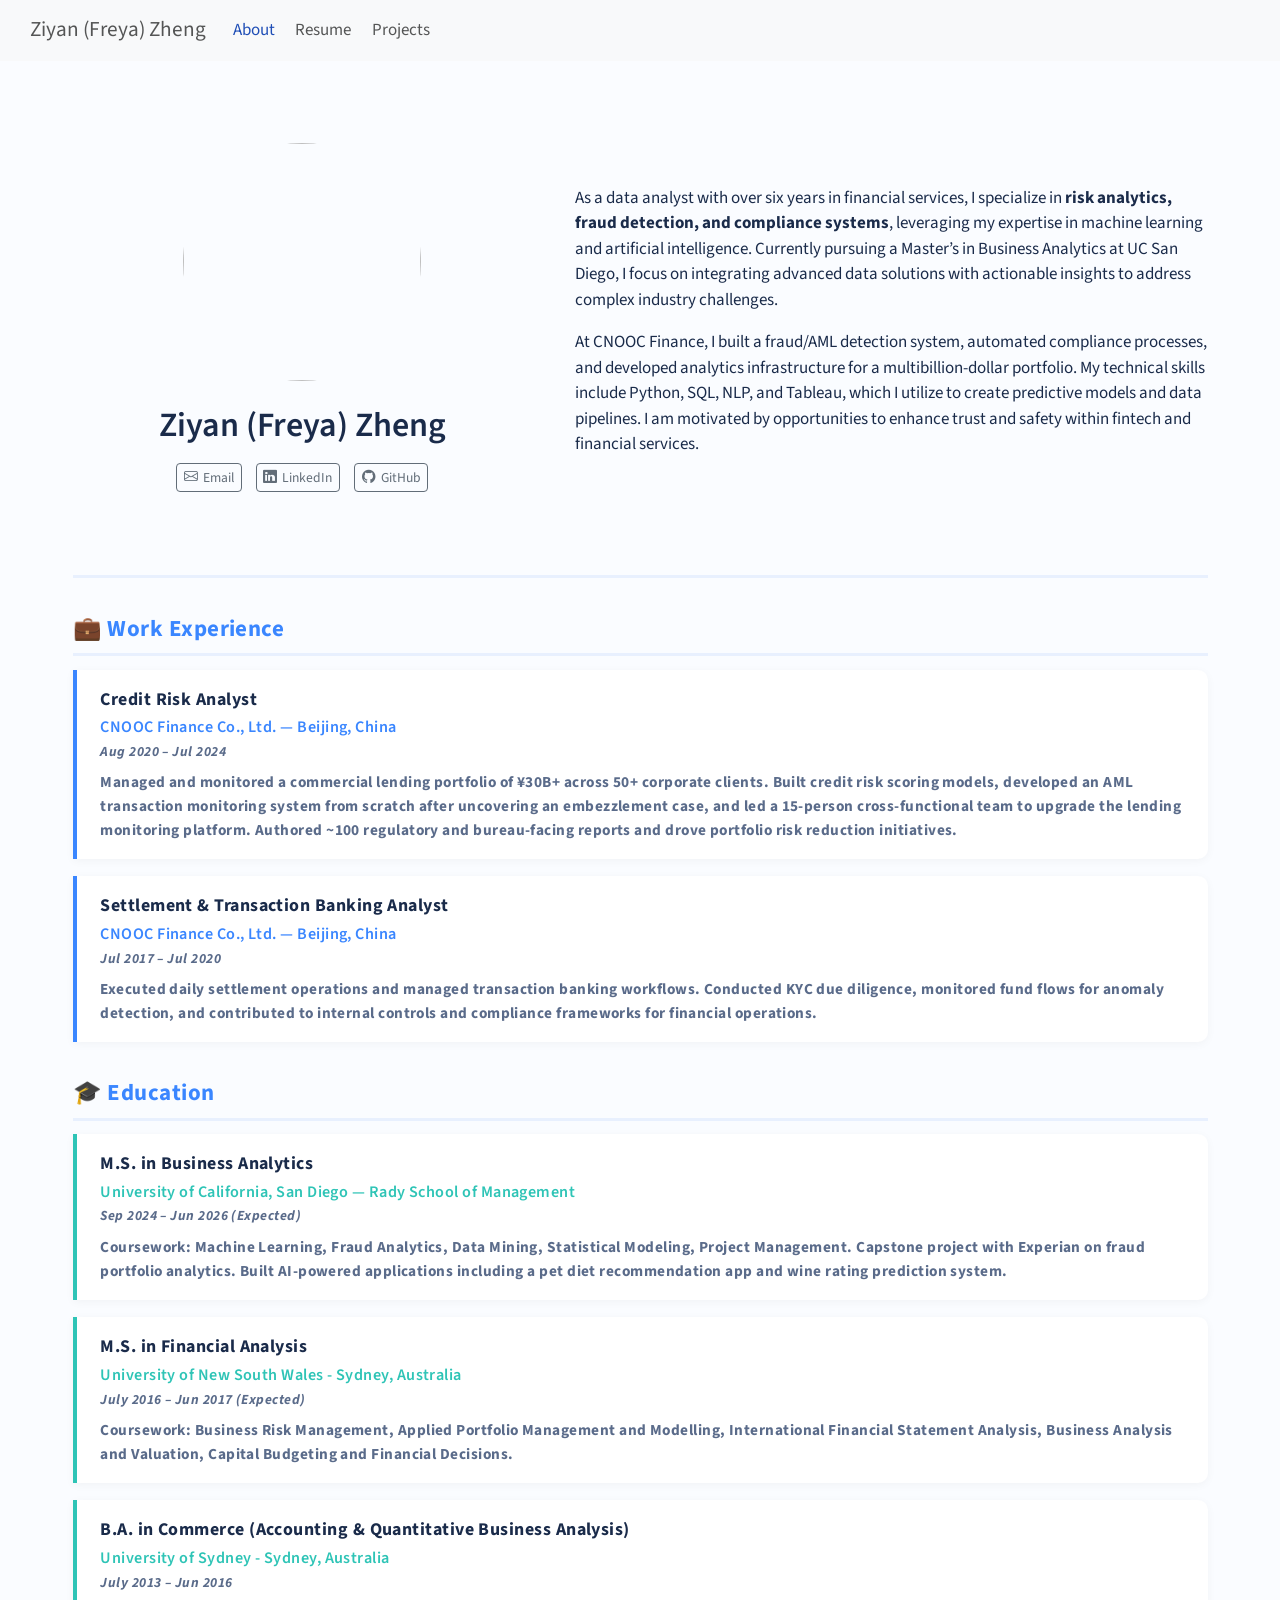
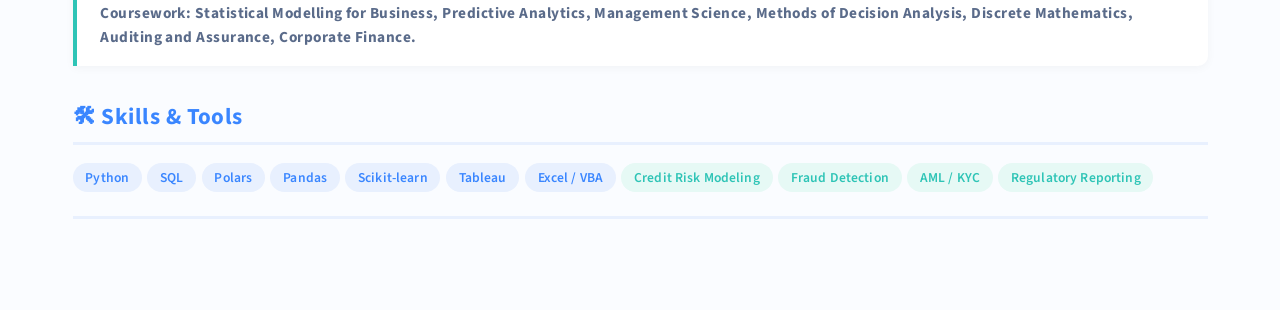
==== docs/index.html @ 60b63a7d "initial commit" ====
<!DOCTYPE html>
<html xmlns="http://www.w3.org/1999/xhtml" lang="en" xml:lang="en"><head>

<meta charset="utf-8">
<meta name="generator" content="quarto-1.9.13">

<meta name="viewport" content="width=device-width, initial-scale=1.0, user-scalable=yes">


<title>Ziyan (Freya) Zheng</title>
<style>
code{white-space: pre-wrap;}
span.smallcaps{font-variant: small-caps;}
div.columns{display: flex; gap: min(4vw, 1.5em);}
div.column{flex: auto; overflow-x: auto;}
div.hanging-indent{margin-left: 1.5em; text-indent: -1.5em;}
ul.task-list{list-style: none;}
ul.task-list li input[type="checkbox"] {
  width: 0.8em;
  margin: 0 0.8em 0.2em -1em; /* quarto-specific, see https://github.com/quarto-dev/quarto-cli/issues/4556 */ 
  vertical-align: middle;
}
</style>


<script src="site_libs/quarto-nav/quarto-nav.js"></script>
<script src="site_libs/quarto-nav/headroom.min.js"></script>
<script src="site_libs/clipboard/clipboard.min.js"></script>
<script src="site_libs/quarto-search/autocomplete.umd.js"></script>
<script src="site_libs/quarto-search/fuse.min.js"></script>
<script src="site_libs/quarto-search/quarto-search.js"></script>
<meta name="quarto:offset" content="./">
<script src="site_libs/quarto-html/quarto.js" type="module"></script>
<script src="site_libs/quarto-html/tabsets/tabsets.js" type="module"></script>
<script src="site_libs/quarto-html/axe/axe-check.js" type="module"></script>
<script src="site_libs/quarto-html/popper.min.js"></script>
<script src="site_libs/quarto-html/tippy.umd.min.js"></script>
<link href="site_libs/quarto-html/tippy.css" rel="stylesheet">
<link href="site_libs/quarto-html/quarto-syntax-highlighting-ac077c1e730dfeb5e42400639d17284e.css" rel="stylesheet" id="quarto-text-highlighting-styles">
<script src="site_libs/bootstrap/bootstrap.min.js"></script>
<link href="site_libs/bootstrap/bootstrap-icons.css" rel="stylesheet">
<link href="site_libs/bootstrap/bootstrap-644147872b378085c16b0e5a05d47acf.min.css" rel="stylesheet" append-hash="true" id="quarto-bootstrap" data-mode="light">
<script id="quarto-search-options" type="application/json">{
  "location": "navbar",
  "copy-button": false,
  "collapse-after": 3,
  "panel-placement": "end",
  "type": "overlay",
  "limit": 50,
  "keyboard-shortcut": [
    "f",
    "/",
    "s"
  ],
  "show-item-context": false,
  "language": {
    "search-no-results-text": "No results",
    "search-matching-documents-text": "matching documents",
    "search-copy-link-title": "Copy link to search",
    "search-hide-matches-text": "Hide additional matches",
    "search-more-match-text": "more match in this document",
    "search-more-matches-text": "more matches in this document",
    "search-clear-button-title": "Clear",
    "search-text-placeholder": "",
    "search-detached-cancel-button-title": "Cancel",
    "search-submit-button-title": "Submit",
    "search-label": "Search"
  }
}</script>


<link rel="stylesheet" href="styles.css">
</head>

<body class="nav-fixed quarto-light">

<div id="quarto-search-results"></div>
  <header id="quarto-header" class="headroom fixed-top">
    <nav class="navbar navbar-expand-lg " data-bs-theme="dark">
      <div class="navbar-container container-fluid">
      <div class="navbar-brand-container mx-auto">
    <a class="navbar-brand" href="./index.html">
    <span class="navbar-title">Ziyan (Freya) Zheng</span>
    </a>
  </div>
            <div id="quarto-search" class="" title="Search"></div>
          <button class="navbar-toggler" type="button" data-bs-toggle="collapse" data-bs-target="#navbarCollapse" aria-controls="navbarCollapse" role="menu" aria-expanded="false" aria-label="Toggle navigation" onclick="if (window.quartoToggleHeadroom) { window.quartoToggleHeadroom(); }">
  <span class="navbar-toggler-icon"></span>
</button>
          <div class="collapse navbar-collapse" id="navbarCollapse">
            <ul class="navbar-nav navbar-nav-scroll me-auto">
  <li class="nav-item">
    <a class="nav-link active" href="./index.html" aria-current="page"> 
<span class="menu-text">About</span></a>
  </li>  
  <li class="nav-item">
    <a class="nav-link" href="./resume.html"> 
<span class="menu-text">Resume</span></a>
  </li>  
  <li class="nav-item">
    <a class="nav-link" href="./projects.html"> 
<span class="menu-text">Projects</span></a>
  </li>  
</ul>
          </div> <!-- /navcollapse -->
            <div class="quarto-navbar-tools">
</div>
      </div> <!-- /container-fluid -->
    </nav>
</header>
<!-- content -->
<div id="quarto-content" class="quarto-container page-columns page-rows-contents page-layout-full page-navbar">
<!-- sidebar -->
<!-- margin-sidebar -->
    
<!-- main -->
<main class="content column-page" id="quarto-document-content">




<style>
/* ── Clean Bright Theme ── */
:root {
  --accent: #3A86FF;
  --accent-light: #E8F0FE;
  --accent-soft: #BFD7FF;
  --warm: #FF6B6B;
  --mint: #2EC4B6;
  --bg-main: #FAFCFF;
  --text-primary: #1A2B4A;
  --text-secondary: #5A6B8A;
  --border-light: #E2E8F0;
  --card-bg: #FFFFFF;
}

body {
  background-color: var(--bg-main) !important;
  color: var(--text-primary);
}

/* Hero section styling */
#about-block {
  padding: 2.5rem 0;
}

#about-block .about-entity {
  border: none !important;
}

#about-block img.about-image {
  border: 4px solid var(--accent-soft) !important;
  box-shadow: 0 8px 30px rgba(58, 134, 255, 0.12);
}

#about-block .about-link {
  background-color: var(--accent) !important;
  color: #fff !important;
  border: none !important;
  border-radius: 8px !important;
  padding: 0.5rem 1.2rem !important;
  font-weight: 500 !important;
  transition: all 0.2s ease !important;
  font-size: 0.88rem !important;
}

#about-block .about-link:hover {
  background-color: #2563EB !important;
  transform: translateY(-2px);
  box-shadow: 0 4px 12px rgba(58, 134, 255, 0.3);
}

/* Section headings */
.section-title {
  font-size: 1.35rem;
  font-weight: 700;
  color: var(--accent);
  margin-top: 2rem;
  margin-bottom: 0.8rem;
  padding-bottom: 0.4rem;
  border-bottom: 3px solid var(--accent-light);
  letter-spacing: 0.02em;
}

/* Timeline cards */
.exp-card {
  background: var(--card-bg);
  border-left: 4px solid var(--accent);
  border-radius: 0 10px 10px 0;
  padding: 1rem 1.4rem;
  margin-bottom: 1rem;
  box-shadow: 0 2px 10px rgba(0, 0, 0, 0.04);
  transition: transform 0.2s ease, box-shadow 0.2s ease;
}

.exp-card:hover {
  transform: translateX(4px);
  box-shadow: 0 4px 16px rgba(58, 134, 255, 0.1);
}

.exp-card.edu {
  border-left-color: var(--mint);
}

.exp-card .role {
  font-size: 1.05rem;
  font-weight: 700;
  color: var(--text-primary);
  margin: 0;
}

.exp-card .company {
  font-size: 0.95rem;
  font-weight: 600;
  color: var(--accent);
  margin: 0.1rem 0;
}

.exp-card.edu .company {
  color: var(--mint);
}

.exp-card .period {
  font-size: 0.82rem;
  color: var(--text-secondary);
  margin: 0.15rem 0 0.5rem 0;
  font-style: italic;
}

.exp-card .details {
  font-size: 0.9rem;
  color: var(--text-secondary);
  line-height: 1.55;
  margin: 0;
}

/* Skills tags */
.skills-container {
  display: flex;
  flex-wrap: wrap;
  gap: 0.5rem;
  margin-top: 0.5rem;
}

.skill-tag {
  background: var(--accent-light);
  color: var(--accent);
  padding: 0.3rem 0.75rem;
  border-radius: 20px;
  font-size: 0.8rem;
  font-weight: 600;
  letter-spacing: 0.01em;
}

.skill-tag.green {
  background: #E6F9F5;
  color: var(--mint);
}

/* Hide all stray Quarto-generated hr / border lines */
hr,
.about-entity hr,
#about-block hr,
.quarto-about-trestles .about-entity,
.quarto-about-trestles .about-contents {
  border: none !important;
  border-top: none !important;
  border-bottom: none !important;
}
hr {
  display: none !important;
}
</style>
<div class="quarto-about-trestles column-page">
  <div class="about-entity">
    <img src="files/profile_pic.JPG" class="about-image
  round " style="height: 14em; width: 14em;">
<header id="title-block-header" class="quarto-title-block default">
<div class="quarto-title">
<h1 class="title">Ziyan (Freya) Zheng</h1>
</div>
<div class="quarto-title-meta column-page">
  </div>
</header>
    <div class="about-links">
  <a href="mailto:ziyanz0322@gmail.com" class="about-link" rel="" target="">
    <i class="bi bi-envelope"></i>
     <span class="about-link-text">Email</span>
  </a>
  <a href="https://www.linkedin.com/in/ziyan-zheng0322" class="about-link" rel="" target="">
    <i class="bi bi-linkedin"></i>
     <span class="about-link-text">LinkedIn</span>
  </a>
  <a href="https://github.com/ziyanz0322" class="about-link" rel="" target="">
    <i class="bi bi-github"></i>
     <span class="about-link-text">GitHub</span>
  </a>
</div>
  </div>
  <div class="about-contents"><div id="about-block">
<p>As a data analyst with over six years in financial services, I specialize in <strong>risk analytics, fraud detection, and compliance systems</strong>, leveraging my expertise in machine learning and artificial intelligence. Currently pursuing a Master’s in Business Analytics at UC San Diego, I focus on integrating advanced data solutions with actionable insights to address complex industry challenges.</p>
<p>At CNOOC Finance, I built a fraud/AML detection system, automated compliance processes, and developed analytics infrastructure for a multibillion-dollar portfolio. My technical skills include Python, SQL, NLP, and Tableau, which I utilize to create predictive models and data pipelines. I am motivated by opportunities to enhance trust and safety within fintech and financial services.</p>
</div></div>
</div>

<section id="section" class="level2 section-title">
<h2 class="section-title" data-anchor-id="section"></h2>
<div>
<div class="section-title">
💼 Work Experience
</div>
<div class="exp-card">
<p class="role">
Credit Risk Analyst
</p>
<p class="company">
CNOOC Finance Co., Ltd.&nbsp;— Beijing, China
</p>
<p class="period">
Aug 2020 – Jul 2024
</p>
<p class="details">
Managed and monitored a commercial lending portfolio of ¥30B+ across 50+ corporate clients. Built credit risk scoring models, developed an AML transaction monitoring system from scratch after uncovering an embezzlement case, and led a 15-person cross-functional team to upgrade the lending monitoring platform. Authored ~100 regulatory and bureau-facing reports and drove portfolio risk reduction initiatives.
</p>
</div>
<div class="exp-card">
<p class="role">
Settlement &amp; Transaction Banking Analyst
</p>
<p class="company">
CNOOC Finance Co., Ltd.&nbsp;— Beijing, China
</p>
<p class="period">
Jul 2017 – Jul 2020
</p>
<p class="details">
Executed daily settlement operations and managed transaction banking workflows. Conducted KYC due diligence, monitored fund flows for anomaly detection, and contributed to internal controls and compliance frameworks for financial operations.
</p>
</div>
</div>
<div>
<div class="section-title">
🎓 Education
</div>
<div class="exp-card edu">
<p class="role">
M.S. in Business Analytics
</p>
<p class="company">
University of California, San Diego — Rady School of Management
</p>
<p class="period">
Sep 2024 – Jun 2026 (Expected)
</p>
<p class="details">
Coursework: Machine Learning, Fraud Analytics, Data Mining, Statistical Modeling, Project Management. Capstone project with Experian on fraud portfolio analytics. Built AI-powered applications including a pet diet recommendation app and wine rating prediction system.
</p>
</div>
<div class="exp-card edu">
<p class="role">
M.S. in Financial Analysis
</p>
<p class="company">
University of New South Wales - Sydney, Australia
</p>
<p class="period">
July 2016 – Jun 2017 (Expected)
</p>
<p class="details">
Coursework: Business Risk Management, Applied Portfolio Management and Modelling, International Financial Statement Analysis, Business Analysis and Valuation, Capital Budgeting and Financial Decisions.
</p>
</div>
<div class="exp-card edu">
<p class="role">
B.A. in Commerce (Accounting &amp; Quantitative Business Analysis)
</p>
<p class="company">
University of Sydney - Sydney, Australia
</p>
<p class="period">
July 2013 – Jun 2016
</p>
<p class="details">
Coursework: Statistical Modelling for Business, Predictive Analytics, Management Science, Methods of Decision Analysis, Discrete Mathematics, Auditing and Assurance, Corporate Finance.
</p>
</div>
</div>
<div>
<div class="section-title">
🛠 Skills &amp; Tools
</div>
<div class="skills-container">
<p><span class="skill-tag">Python</span> <span class="skill-tag">SQL</span> <span class="skill-tag">Polars</span> <span class="skill-tag">Pandas</span> <span class="skill-tag">Scikit-learn</span> <span class="skill-tag">Tableau</span> <span class="skill-tag">Excel / VBA</span> <span class="skill-tag green">Credit Risk Modeling</span> <span class="skill-tag green">Fraud Detection</span> <span class="skill-tag green">AML / KYC</span> <span class="skill-tag green">Regulatory Reporting</span></p>
</div>
</div>



</section>

</main> <!-- /main -->
<script id="quarto-html-after-body" type="application/javascript">
  window.document.addEventListener("DOMContentLoaded", function (event) {
    const isCodeAnnotation = (el) => {
      for (const clz of el.classList) {
        if (clz.startsWith('code-annotation-')) {                     
          return true;
        }
      }
      return false;
    }
    const onCopySuccess = function(e) {
      // button target
      const button = e.trigger;
      // don't keep focus
      button.blur();
      // flash "checked"
      button.classList.add('code-copy-button-checked');
      var currentTitle = button.getAttribute("title");
      button.setAttribute("title", "Copied!");
      let tooltip;
      if (window.bootstrap) {
        button.setAttribute("data-bs-toggle", "tooltip");
        button.setAttribute("data-bs-placement", "left");
        button.setAttribute("data-bs-title", "Copied!");
        tooltip = new bootstrap.Tooltip(button, 
          { trigger: "manual", 
            customClass: "code-copy-button-tooltip",
            offset: [0, -8]});
        tooltip.show();    
      }
      setTimeout(function() {
        if (tooltip) {
          tooltip.hide();
          button.removeAttribute("data-bs-title");
          button.removeAttribute("data-bs-toggle");
          button.removeAttribute("data-bs-placement");
        }
        button.setAttribute("title", currentTitle);
        button.classList.remove('code-copy-button-checked');
      }, 1000);
      // clear code selection
      e.clearSelection();
    }
    const getTextToCopy = function(trigger) {
      const outerScaffold = trigger.parentElement.cloneNode(true);
      const codeEl = outerScaffold.querySelector('code');
      for (const childEl of codeEl.children) {
        if (isCodeAnnotation(childEl)) {
          childEl.remove();
        }
      }
      return codeEl.innerText;
    }
    const clipboard = new window.ClipboardJS('.code-copy-button:not([data-in-quarto-modal])', {
      text: getTextToCopy
    });
    clipboard.on('success', onCopySuccess);
    if (window.document.getElementById('quarto-embedded-source-code-modal')) {
      const clipboardModal = new window.ClipboardJS('.code-copy-button[data-in-quarto-modal]', {
        text: getTextToCopy,
        container: window.document.getElementById('quarto-embedded-source-code-modal')
      });
      clipboardModal.on('success', onCopySuccess);
    }
      var localhostRegex = new RegExp(/^(?:http|https):\/\/localhost\:?[0-9]*\//);
      var mailtoRegex = new RegExp(/^mailto:/);
        var filterRegex = new RegExp('/' + window.location.host + '/');
      var isInternal = (href) => {
          return filterRegex.test(href) || localhostRegex.test(href) || mailtoRegex.test(href);
      }
      // Inspect non-navigation links and adorn them if external
     var links = window.document.querySelectorAll('a[href]:not(.nav-link):not(.navbar-brand):not(.toc-action):not(.sidebar-link):not(.sidebar-item-toggle):not(.pagination-link):not(.no-external):not([aria-hidden]):not(.dropdown-item):not(.quarto-navigation-tool):not(.about-link)');
      for (var i=0; i<links.length; i++) {
        const link = links[i];
        if (!isInternal(link.href)) {
          // undo the damage that might have been done by quarto-nav.js in the case of
          // links that we want to consider external
          if (link.dataset.originalHref !== undefined) {
            link.href = link.dataset.originalHref;
          }
        }
      }
    function tippyHover(el, contentFn, onTriggerFn, onUntriggerFn) {
      const config = {
        allowHTML: true,
        maxWidth: 500,
        delay: 100,
        arrow: false,
        appendTo: function(el) {
            return el.parentElement;
        },
        interactive: true,
        interactiveBorder: 10,
        theme: 'quarto',
        placement: 'bottom-start',
      };
      if (contentFn) {
        config.content = contentFn;
      }
      if (onTriggerFn) {
        config.onTrigger = onTriggerFn;
      }
      if (onUntriggerFn) {
        config.onUntrigger = onUntriggerFn;
      }
      window.tippy(el, config); 
    }
    const noterefs = window.document.querySelectorAll('a[role="doc-noteref"]');
    for (var i=0; i<noterefs.length; i++) {
      const ref = noterefs[i];
      tippyHover(ref, function() {
        // use id or data attribute instead here
        let href = ref.getAttribute('data-footnote-href') || ref.getAttribute('href');
        try { href = new URL(href).hash; } catch {}
        const id = href.replace(/^#\/?/, "");
        const note = window.document.getElementById(id);
        if (note) {
          return note.innerHTML;
        } else {
          return "";
        }
      });
    }
    const xrefs = window.document.querySelectorAll('a.quarto-xref');
    const processXRef = (id, note) => {
      // Strip column container classes
      const stripColumnClz = (el) => {
        el.classList.remove("page-full", "page-columns");
        if (el.children) {
          for (const child of el.children) {
            stripColumnClz(child);
          }
        }
      }
      stripColumnClz(note)
      if (id === null || id.startsWith('sec-')) {
        // Special case sections, only their first couple elements
        const container = document.createElement("div");
        if (note.children && note.children.length > 2) {
          container.appendChild(note.children[0].cloneNode(true));
          for (let i = 1; i < note.children.length; i++) {
            const child = note.children[i];
            if (child.tagName === "P" && child.innerText === "") {
              continue;
            } else {
              container.appendChild(child.cloneNode(true));
              break;
            }
          }
          if (window.Quarto?.typesetMath) {
            window.Quarto.typesetMath(container);
          }
          return container.innerHTML
        } else {
          if (window.Quarto?.typesetMath) {
            window.Quarto.typesetMath(note);
          }
          return note.innerHTML;
        }
      } else {
        // Remove any anchor links if they are present
        const anchorLink = note.querySelector('a.anchorjs-link');
        if (anchorLink) {
          anchorLink.remove();
        }
        if (window.Quarto?.typesetMath) {
          window.Quarto.typesetMath(note);
        }
        if (note.classList.contains("callout")) {
          return note.outerHTML;
        } else {
          return note.innerHTML;
        }
      }
    }
    for (var i=0; i<xrefs.length; i++) {
      const xref = xrefs[i];
      tippyHover(xref, undefined, function(instance) {
        instance.disable();
        let url = xref.getAttribute('href');
        let hash = undefined; 
        if (url.startsWith('#')) {
          hash = url;
        } else {
          try { hash = new URL(url).hash; } catch {}
        }
        if (hash) {
          const id = hash.replace(/^#\/?/, "");
          const note = window.document.getElementById(id);
          if (note !== null) {
            try {
              const html = processXRef(id, note.cloneNode(true));
              instance.setContent(html);
            } finally {
              instance.enable();
              instance.show();
            }
          } else {
            // See if we can fetch this
            fetch(url.split('#')[0])
            .then(res => res.text())
            .then(html => {
              const parser = new DOMParser();
              const htmlDoc = parser.parseFromString(html, "text/html");
              const note = htmlDoc.getElementById(id);
              if (note !== null) {
                const html = processXRef(id, note);
                instance.setContent(html);
              } 
            }).finally(() => {
              instance.enable();
              instance.show();
            });
          }
        } else {
          // See if we can fetch a full url (with no hash to target)
          // This is a special case and we should probably do some content thinning / targeting
          fetch(url)
          .then(res => res.text())
          .then(html => {
            const parser = new DOMParser();
            const htmlDoc = parser.parseFromString(html, "text/html");
            const note = htmlDoc.querySelector('main.content');
            if (note !== null) {
              // This should only happen for chapter cross references
              // (since there is no id in the URL)
              // remove the first header
              if (note.children.length > 0 && note.children[0].tagName === "HEADER") {
                note.children[0].remove();
              }
              const html = processXRef(null, note);
              instance.setContent(html);
            } 
          }).finally(() => {
            instance.enable();
            instance.show();
          });
        }
      }, function(instance) {
      });
    }
        let selectedAnnoteEl;
        const selectorForAnnotation = ( cell, annotation) => {
          let cellAttr = 'data-code-cell="' + cell + '"';
          let lineAttr = 'data-code-annotation="' +  annotation + '"';
          const selector = 'span[' + cellAttr + '][' + lineAttr + ']';
          return selector;
        }
        const selectCodeLines = (annoteEl) => {
          const doc = window.document;
          const targetCell = annoteEl.getAttribute("data-target-cell");
          const targetAnnotation = annoteEl.getAttribute("data-target-annotation");
          const annoteSpan = window.document.querySelector(selectorForAnnotation(targetCell, targetAnnotation));
          const lines = annoteSpan.getAttribute("data-code-lines").split(",");
          const lineIds = lines.map((line) => {
            return targetCell + "-" + line;
          })
          let top = null;
          let height = null;
          let parent = null;
          if (lineIds.length > 0) {
              //compute the position of the single el (top and bottom and make a div)
              const el = window.document.getElementById(lineIds[0]);
              top = el.offsetTop;
              height = el.offsetHeight;
              parent = el.parentElement.parentElement;
            if (lineIds.length > 1) {
              const lastEl = window.document.getElementById(lineIds[lineIds.length - 1]);
              const bottom = lastEl.offsetTop + lastEl.offsetHeight;
              height = bottom - top;
            }
            if (top !== null && height !== null && parent !== null) {
              // cook up a div (if necessary) and position it 
              let div = window.document.getElementById("code-annotation-line-highlight");
              if (div === null) {
                div = window.document.createElement("div");
                div.setAttribute("id", "code-annotation-line-highlight");
                div.style.position = 'absolute';
                parent.appendChild(div);
              }
              div.style.top = top - 2 + "px";
              div.style.height = height + 4 + "px";
              div.style.left = 0;
              let gutterDiv = window.document.getElementById("code-annotation-line-highlight-gutter");
              if (gutterDiv === null) {
                gutterDiv = window.document.createElement("div");
                gutterDiv.setAttribute("id", "code-annotation-line-highlight-gutter");
                gutterDiv.style.position = 'absolute';
                const codeCell = window.document.getElementById(targetCell);
                const gutter = codeCell.querySelector('.code-annotation-gutter');
                gutter.appendChild(gutterDiv);
              }
              gutterDiv.style.top = top - 2 + "px";
              gutterDiv.style.height = height + 4 + "px";
            }
            selectedAnnoteEl = annoteEl;
          }
        };
        const unselectCodeLines = () => {
          const elementsIds = ["code-annotation-line-highlight", "code-annotation-line-highlight-gutter"];
          elementsIds.forEach((elId) => {
            const div = window.document.getElementById(elId);
            if (div) {
              div.remove();
            }
          });
          selectedAnnoteEl = undefined;
        };
          // Handle positioning of the toggle
      window.addEventListener(
        "resize",
        throttle(() => {
          elRect = undefined;
          if (selectedAnnoteEl) {
            selectCodeLines(selectedAnnoteEl);
          }
        }, 10)
      );
      function throttle(fn, ms) {
      let throttle = false;
      let timer;
        return (...args) => {
          if(!throttle) { // first call gets through
              fn.apply(this, args);
              throttle = true;
          } else { // all the others get throttled
              if(timer) clearTimeout(timer); // cancel #2
              timer = setTimeout(() => {
                fn.apply(this, args);
                timer = throttle = false;
              }, ms);
          }
        };
      }
        // Attach click handler to the DT
        const annoteDls = window.document.querySelectorAll('dt[data-target-cell]');
        for (const annoteDlNode of annoteDls) {
          annoteDlNode.addEventListener('click', (event) => {
            const clickedEl = event.target;
            if (clickedEl !== selectedAnnoteEl) {
              unselectCodeLines();
              const activeEl = window.document.querySelector('dt[data-target-cell].code-annotation-active');
              if (activeEl) {
                activeEl.classList.remove('code-annotation-active');
              }
              selectCodeLines(clickedEl);
              clickedEl.classList.add('code-annotation-active');
            } else {
              // Unselect the line
              unselectCodeLines();
              clickedEl.classList.remove('code-annotation-active');
            }
          });
        }
    const findCites = (el) => {
      const parentEl = el.parentElement;
      if (parentEl) {
        const cites = parentEl.dataset.cites;
        if (cites) {
          return {
            el,
            cites: cites.split(' ')
          };
        } else {
          return findCites(el.parentElement)
        }
      } else {
        return undefined;
      }
    };
    var bibliorefs = window.document.querySelectorAll('a[role="doc-biblioref"]');
    for (var i=0; i<bibliorefs.length; i++) {
      const ref = bibliorefs[i];
      const citeInfo = findCites(ref);
      if (citeInfo) {
        tippyHover(citeInfo.el, function() {
          var popup = window.document.createElement('div');
          citeInfo.cites.forEach(function(cite) {
            var citeDiv = window.document.createElement('div');
            citeDiv.classList.add('hanging-indent');
            citeDiv.classList.add('csl-entry');
            var biblioDiv = window.document.getElementById('ref-' + cite);
            if (biblioDiv) {
              citeDiv.innerHTML = biblioDiv.innerHTML;
            }
            popup.appendChild(citeDiv);
          });
          return popup.innerHTML;
        });
      }
    }
  });
  </script>
</div> <!-- /content -->




</body></html>
---- docs/site_libs/quarto-html/tippy.css ----
.tippy-box[data-animation=fade][data-state=hidden]{opacity:0}[data-tippy-root]{max-width:calc(100vw - 10px)}.tippy-box{position:relative;background-color:#333;color:#fff;border-radius:4px;font-size:14px;line-height:1.4;white-space:normal;outline:0;transition-property:transform,visibility,opacity}.tippy-box[data-placement^=top]>.tippy-arrow{bottom:0}.tippy-box[data-placement^=top]>.tippy-arrow:before{bottom:-7px;left:0;border-width:8px 8px 0;border-top-color:initial;transform-origin:center top}.tippy-box[data-placement^=bottom]>.tippy-arrow{top:0}.tippy-box[data-placement^=bottom]>.tippy-arrow:before{top:-7px;left:0;border-width:0 8px 8px;border-bottom-color:initial;transform-origin:center bottom}.tippy-box[data-placement^=left]>.tippy-arrow{right:0}.tippy-box[data-placement^=left]>.tippy-arrow:before{border-width:8px 0 8px 8px;border-left-color:initial;right:-7px;transform-origin:center left}.tippy-box[data-placement^=right]>.tippy-arrow{left:0}.tippy-box[data-placement^=right]>.tippy-arrow:before{left:-7px;border-width:8px 8px 8px 0;border-right-color:initial;transform-origin:center right}.tippy-box[data-inertia][data-state=visible]{transition-timing-function:cubic-bezier(.54,1.5,.38,1.11)}.tippy-arrow{width:16px;height:16px;color:#333}.tippy-arrow:before{content:"";position:absolute;border-color:transparent;border-style:solid}.tippy-content{position:relative;padding:5px 9px;z-index:1}
---- docs/site_libs/quarto-html/quarto-syntax-highlighting-ac077c1e730dfeb5e42400639d17284e.css ----
/* quarto syntax highlight colors */
:root {
  --quarto-hl-ot-color: #003B4F;
  --quarto-hl-at-color: #657422;
  --quarto-hl-ss-color: #20794D;
  --quarto-hl-an-color: #5E5E5E;
  --quarto-hl-fu-color: #4758AB;
  --quarto-hl-st-color: #20794D;
  --quarto-hl-cf-color: #003B4F;
  --quarto-hl-op-color: #5E5E5E;
  --quarto-hl-er-color: #AD0000;
  --quarto-hl-bn-color: #AD0000;
  --quarto-hl-al-color: #AD0000;
  --quarto-hl-va-color: #111111;
  --quarto-hl-bu-color: inherit;
  --quarto-hl-ex-color: inherit;
  --quarto-hl-pp-color: #AD0000;
  --quarto-hl-in-color: #5E5E5E;
  --quarto-hl-vs-color: #20794D;
  --quarto-hl-wa-color: #5E5E5E;
  --quarto-hl-do-color: #5E5E5E;
  --quarto-hl-im-color: #00769E;
  --quarto-hl-ch-color: #20794D;
  --quarto-hl-dt-color: #AD0000;
  --quarto-hl-fl-color: #AD0000;
  --quarto-hl-co-color: #5E5E5E;
  --quarto-hl-cv-color: #5E5E5E;
  --quarto-hl-cn-color: #8f5902;
  --quarto-hl-sc-color: #5E5E5E;
  --quarto-hl-dv-color: #AD0000;
  --quarto-hl-kw-color: #003B4F;
}

/* other quarto variables */
:root {
  --quarto-font-monospace: SFMono-Regular, Menlo, Monaco, Consolas, "Liberation Mono", "Courier New", monospace;
}

/* syntax highlight based on Pandoc's rules */
pre > code.sourceCode > span {
  color: #003B4F;
}

code.sourceCode > span {
  color: #003B4F;
}

div.sourceCode,
div.sourceCode pre.sourceCode {
  color: #003B4F;
}

/* Normal */
code span {
  color: #003B4F;
}

/* Alert */
code span.al {
  color: #AD0000;
  font-style: inherit;
}

/* Annotation */
code span.an {
  color: #5E5E5E;
  font-style: inherit;
}

/* Attribute */
code span.at {
  color: #657422;
  font-style: inherit;
}

/* BaseN */
code span.bn {
  color: #AD0000;
  font-style: inherit;
}

/* BuiltIn */
code span.bu {
  font-style: inherit;
}

/* ControlFlow */
code span.cf {
  color: #003B4F;
  font-weight: bold;
  font-style: inherit;
}

/* Char */
code span.ch {
  color: #20794D;
  font-style: inherit;
}

/* Constant */
code span.cn {
  color: #8f5902;
  font-style: inherit;
}

/* Comment */
code span.co {
  color: #5E5E5E;
  font-style: inherit;
}

/* CommentVar */
code span.cv {
  color: #5E5E5E;
  font-style: italic;
}

/* Documentation */
code span.do {
  color: #5E5E5E;
  font-style: italic;
}

/* DataType */
code span.dt {
  color: #AD0000;
  font-style: inherit;
}

/* DecVal */
code span.dv {
  color: #AD0000;
  font-style: inherit;
}

/* Error */
code span.er {
  color: #AD0000;
  font-style: inherit;
}

/* Extension */
code span.ex {
  font-style: inherit;
}

/* Float */
code span.fl {
  color: #AD0000;
  font-style: inherit;
}

/* Function */
code span.fu {
  color: #4758AB;
  font-style: inherit;
}

/* Import */
code span.im {
  color: #00769E;
  font-style: inherit;
}

/* Information */
code span.in {
  color: #5E5E5E;
  font-style: inherit;
}

/* Keyword */
code span.kw {
  color: #003B4F;
  font-weight: bold;
  font-style: inherit;
}

/* Operator */
code span.op {
  color: #5E5E5E;
  font-style: inherit;
}

/* Other */
code span.ot {
  color: #003B4F;
  font-style: inherit;
}

/* Preprocessor */
code span.pp {
  color: #AD0000;
  font-style: inherit;
}

/* SpecialChar */
code span.sc {
  color: #5E5E5E;
  font-style: inherit;
}

/* SpecialString */
code span.ss {
  color: #20794D;
  font-style: inherit;
}

/* String */
code span.st {
  color: #20794D;
  font-style: inherit;
}

/* Variable */
code span.va {
  color: #111111;
  font-style: inherit;
}

/* VerbatimString */
code span.vs {
  color: #20794D;
  font-style: inherit;
}

/* Warning */
code span.wa {
  color: #5E5E5E;
  font-style: italic;
}

.prevent-inlining {
  content: "</";
}

/*# sourceMappingURL=1ea6d01bc6c35c1b2edc43c07bed6db0.css.map */
---- docs/styles.css ----
/* css styles */
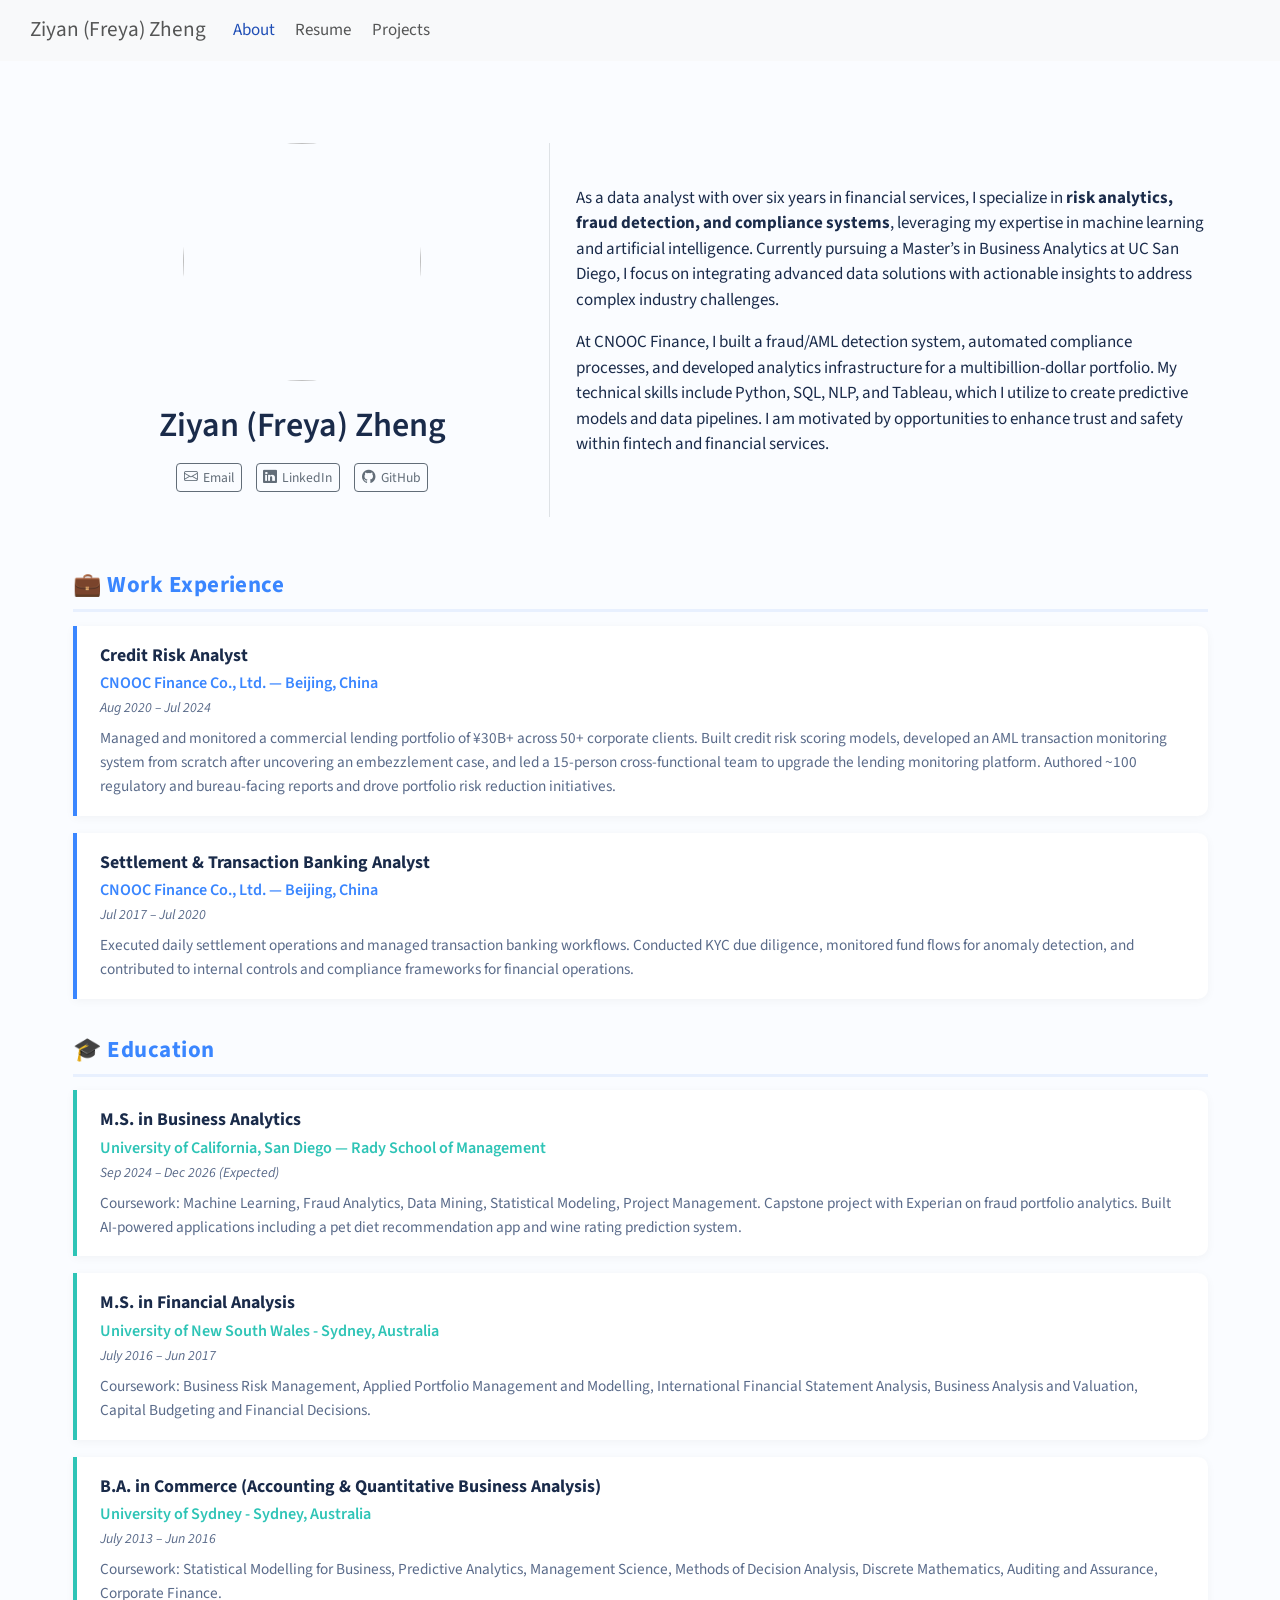
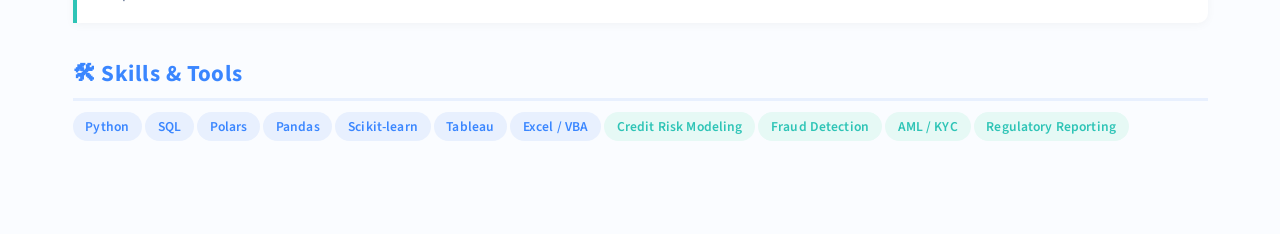
==== commit 64f01909: "update index.qmd" ====
--- a/docs/index.html
+++ b/docs/index.html
@@ -257,18 +257,12 @@
   color: var(--mint);
 }
 
-/* Hide all stray Quarto-generated hr / border lines */
-hr,
-.about-entity hr,
-#about-block hr,
-.quarto-about-trestles .about-entity,
-.quarto-about-trestles .about-contents {
+#about-block::after,
+#about-block::before,
+.about-contents::before,
+.about-contents::after {
+  display: none !important;
   border: none !important;
-  border-top: none !important;
-  border-bottom: none !important;
-}
-hr {
-  display: none !important;
 }
 </style>
 <div class="quarto-about-trestles column-page">
@@ -303,8 +297,6 @@
 </div></div>
 </div>
 
-<section id="section" class="level2 section-title">
-<h2 class="section-title" data-anchor-id="section"></h2>
 <div>
 <div class="section-title">
 💼 Work Experience
@@ -350,7 +342,7 @@
 University of California, San Diego — Rady School of Management
 </p>
 <p class="period">
-Sep 2024 – Jun 2026 (Expected)
+Sep 2024 – Dec 2026 (Expected)
 </p>
 <p class="details">
 Coursework: Machine Learning, Fraud Analytics, Data Mining, Statistical Modeling, Project Management. Capstone project with Experian on fraud portfolio analytics. Built AI-powered applications including a pet diet recommendation app and wine rating prediction system.
@@ -364,7 +356,7 @@
 University of New South Wales - Sydney, Australia
 </p>
 <p class="period">
-July 2016 – Jun 2017 (Expected)
+July 2016 – Jun 2017
 </p>
 <p class="details">
 Coursework: Business Risk Management, Applied Portfolio Management and Modelling, International Financial Statement Analysis, Business Analysis and Valuation, Capital Budgeting and Financial Decisions.
@@ -396,7 +388,6 @@
 
 
 
-</section>
 
 </main> <!-- /main -->
 <script id="quarto-html-after-body" type="application/javascript">
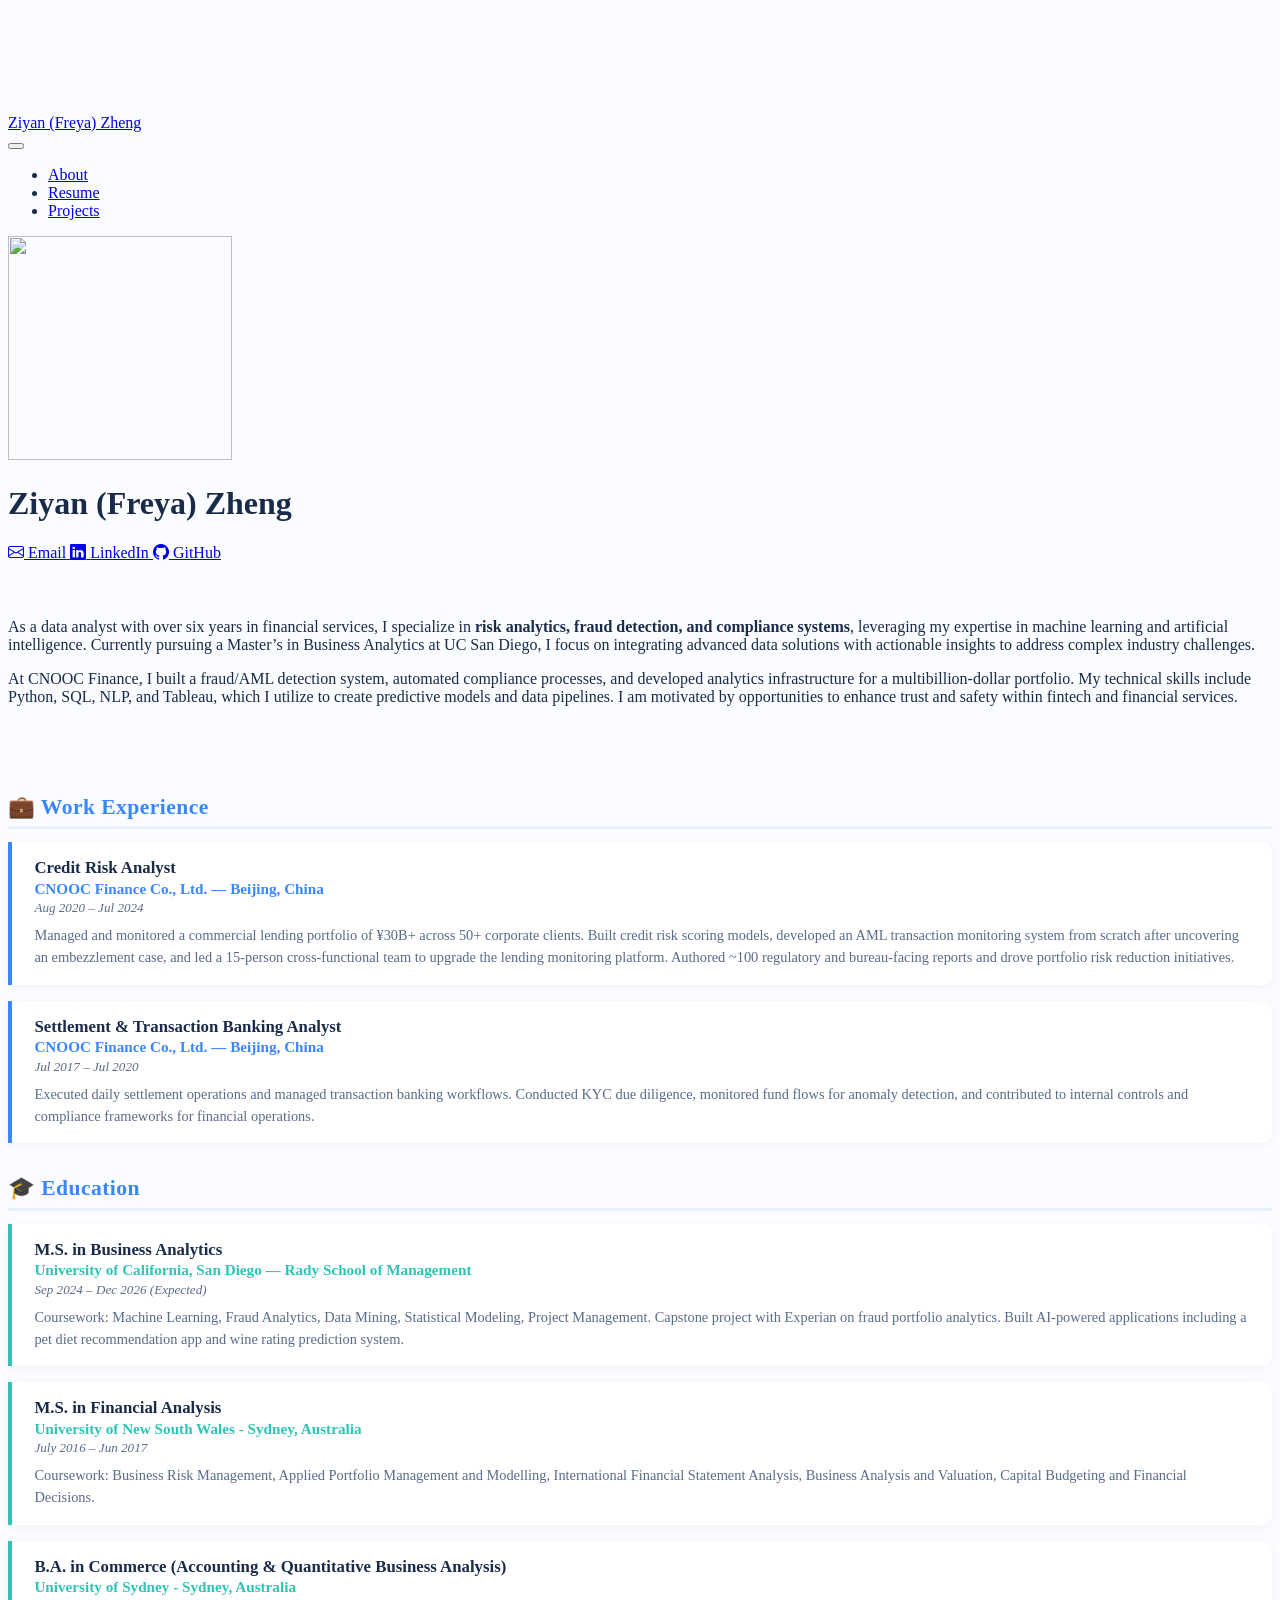
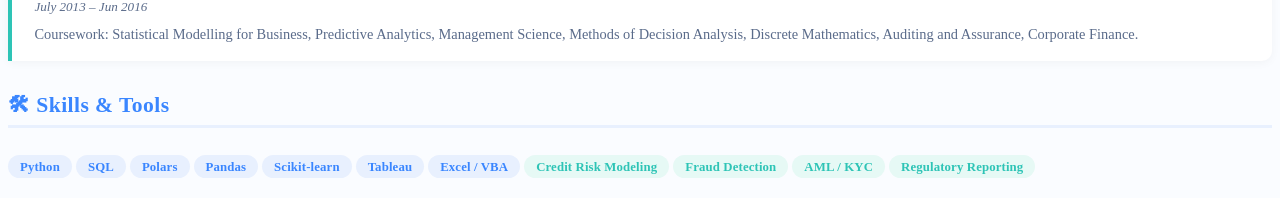
==== commit 07df23b2: "project 1" ====
--- a/docs/index.html
+++ b/docs/index.html
@@ -2,7 +2,7 @@
 <html xmlns="http://www.w3.org/1999/xhtml" lang="en" xml:lang="en"><head>
 
 <meta charset="utf-8">
-<meta name="generator" content="quarto-1.9.13">
+<meta name="generator" content="quarto-1.8.25">
 
 <meta name="viewport" content="width=device-width, initial-scale=1.0, user-scalable=yes">
 
@@ -36,10 +36,10 @@
 <script src="site_libs/quarto-html/popper.min.js"></script>
 <script src="site_libs/quarto-html/tippy.umd.min.js"></script>
 <link href="site_libs/quarto-html/tippy.css" rel="stylesheet">
-<link href="site_libs/quarto-html/quarto-syntax-highlighting-ac077c1e730dfeb5e42400639d17284e.css" rel="stylesheet" id="quarto-text-highlighting-styles">
+<link href="site_libs/quarto-html/quarto-syntax-highlighting-7b89279ff1a6dce999919e0e67d4d9ec.css" rel="stylesheet" id="quarto-text-highlighting-styles">
 <script src="site_libs/bootstrap/bootstrap.min.js"></script>
 <link href="site_libs/bootstrap/bootstrap-icons.css" rel="stylesheet">
-<link href="site_libs/bootstrap/bootstrap-644147872b378085c16b0e5a05d47acf.min.css" rel="stylesheet" append-hash="true" id="quarto-bootstrap" data-mode="light">
+<link href="site_libs/bootstrap/bootstrap-5b4ad623e5705c0698d39aec6f10cf02.min.css" rel="stylesheet" append-hash="true" id="quarto-bootstrap" data-mode="light">
 <script id="quarto-search-options" type="application/json">{
   "location": "navbar",
   "copy-button": false,
@@ -79,6 +79,8 @@
     <nav class="navbar navbar-expand-lg " data-bs-theme="dark">
       <div class="navbar-container container-fluid">
       <div class="navbar-brand-container mx-auto">
+    <a href="./index.html" class="navbar-brand navbar-brand-logo">
+    </a>
     <a class="navbar-brand" href="./index.html">
     <span class="navbar-title">Ziyan (Freya) Zheng</span>
     </a>
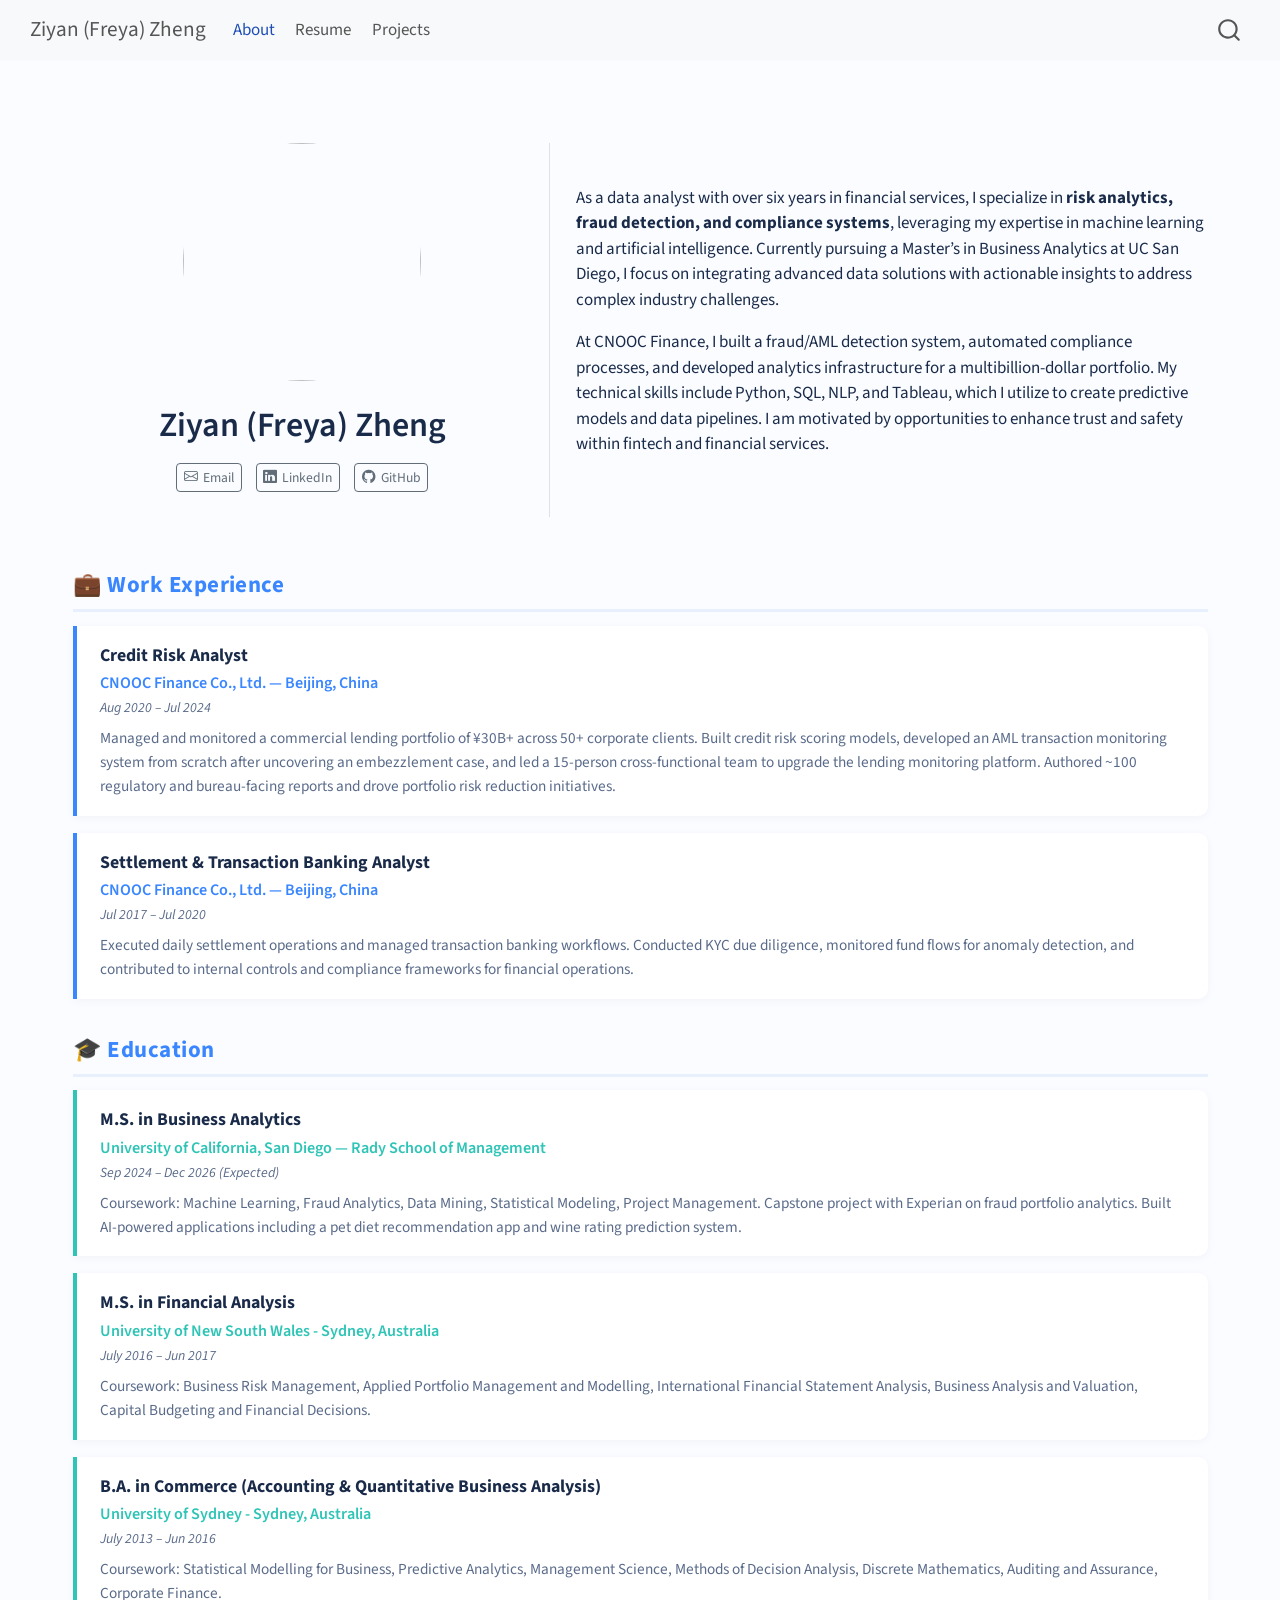
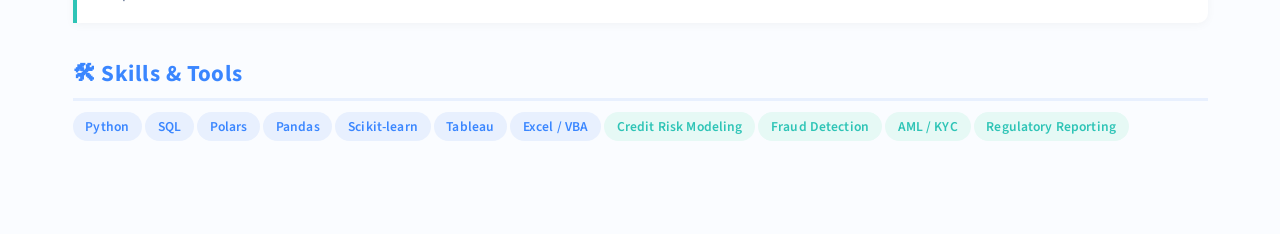
==== commit 7caa4954: "Improve introduction clarity and explanation" ====
--- a/docs/index.html
+++ b/docs/index.html
@@ -2,13 +2,16 @@
 <html xmlns="http://www.w3.org/1999/xhtml" lang="en" xml:lang="en"><head>
 
 <meta charset="utf-8">
-<meta name="generator" content="quarto-1.8.25">
+<meta name="generator" content="quarto-1.9.37">
 
 <meta name="viewport" content="width=device-width, initial-scale=1.0, user-scalable=yes">
 
 
 <title>Ziyan (Freya) Zheng</title>
 <style>
+/* Default styles provided by pandoc.
+** See https://pandoc.org/MANUAL.html#variables-for-html for config info.
+*/
 code{white-space: pre-wrap;}
 span.smallcaps{font-variant: small-caps;}
 div.columns{display: flex; gap: min(4vw, 1.5em);}
@@ -32,14 +35,13 @@
 <meta name="quarto:offset" content="./">
 <script src="site_libs/quarto-html/quarto.js" type="module"></script>
 <script src="site_libs/quarto-html/tabsets/tabsets.js" type="module"></script>
-<script src="site_libs/quarto-html/axe/axe-check.js" type="module"></script>
 <script src="site_libs/quarto-html/popper.min.js"></script>
 <script src="site_libs/quarto-html/tippy.umd.min.js"></script>
 <link href="site_libs/quarto-html/tippy.css" rel="stylesheet">
-<link href="site_libs/quarto-html/quarto-syntax-highlighting-7b89279ff1a6dce999919e0e67d4d9ec.css" rel="stylesheet" id="quarto-text-highlighting-styles">
+<link href="site_libs/quarto-html/quarto-syntax-highlighting-7f8f88aac4f3542376d5c11b86a4c14d.css" rel="stylesheet" id="quarto-text-highlighting-styles">
 <script src="site_libs/bootstrap/bootstrap.min.js"></script>
 <link href="site_libs/bootstrap/bootstrap-icons.css" rel="stylesheet">
-<link href="site_libs/bootstrap/bootstrap-5b4ad623e5705c0698d39aec6f10cf02.min.css" rel="stylesheet" append-hash="true" id="quarto-bootstrap" data-mode="light">
+<link href="site_libs/bootstrap/bootstrap-158031087360bce0ff56dc785ce39e06.min.css" rel="stylesheet" append-hash="true" id="quarto-bootstrap" data-mode="light">
 <script id="quarto-search-options" type="application/json">{
   "location": "navbar",
   "copy-button": false,
@@ -79,8 +81,6 @@
     <nav class="navbar navbar-expand-lg " data-bs-theme="dark">
       <div class="navbar-container container-fluid">
       <div class="navbar-brand-container mx-auto">
-    <a href="./index.html" class="navbar-brand navbar-brand-logo">
-    </a>
     <a class="navbar-brand" href="./index.html">
     <span class="navbar-title">Ziyan (Freya) Zheng</span>
     </a>
--- a/docs/site_libs/quarto-html/quarto-syntax-highlighting-7f8f88aac4f3542376d5c11b86a4c14d.css
+++ b/docs/site_libs/quarto-html/quarto-syntax-highlighting-7f8f88aac4f3542376d5c11b86a4c14d.css
@@ -0,0 +1,236 @@
+/* quarto syntax highlight colors */
+:root {
+  --quarto-hl-ot-color: #003B4F;
+  --quarto-hl-at-color: #657422;
+  --quarto-hl-ss-color: #20794D;
+  --quarto-hl-an-color: #5E5E5E;
+  --quarto-hl-fu-color: #4758AB;
+  --quarto-hl-st-color: #20794D;
+  --quarto-hl-cf-color: #003B4F;
+  --quarto-hl-op-color: #5E5E5E;
+  --quarto-hl-er-color: #AD0000;
+  --quarto-hl-bn-color: #AD0000;
+  --quarto-hl-al-color: #AD0000;
+  --quarto-hl-va-color: #111111;
+  --quarto-hl-bu-color: inherit;
+  --quarto-hl-ex-color: inherit;
+  --quarto-hl-pp-color: #AD0000;
+  --quarto-hl-in-color: #5E5E5E;
+  --quarto-hl-vs-color: #20794D;
+  --quarto-hl-wa-color: #5E5E5E;
+  --quarto-hl-do-color: #5E5E5E;
+  --quarto-hl-im-color: #00769E;
+  --quarto-hl-ch-color: #20794D;
+  --quarto-hl-dt-color: #AD0000;
+  --quarto-hl-fl-color: #AD0000;
+  --quarto-hl-co-color: #5E5E5E;
+  --quarto-hl-cv-color: #5E5E5E;
+  --quarto-hl-cn-color: #8f5902;
+  --quarto-hl-sc-color: #5E5E5E;
+  --quarto-hl-dv-color: #AD0000;
+  --quarto-hl-kw-color: #003B4F;
+}
+
+/* other quarto variables */
+:root {
+  --quarto-font-monospace: SFMono-Regular, Menlo, Monaco, Consolas, "Liberation Mono", "Courier New", monospace;
+}
+
+/* syntax highlight based on Pandoc's rules */
+pre > code.sourceCode > span {
+  color: #003B4F;
+}
+
+code.sourceCode > span {
+  color: #003B4F;
+}
+
+div.sourceCode,
+div.sourceCode pre.sourceCode {
+  color: #003B4F;
+}
+
+/* Normal */
+code span {
+  color: #003B4F;
+}
+
+/* Alert */
+code span.al {
+  color: #AD0000;
+  font-style: inherit;
+}
+
+/* Annotation */
+code span.an {
+  color: #5E5E5E;
+  font-style: inherit;
+}
+
+/* Attribute */
+code span.at {
+  color: #657422;
+  font-style: inherit;
+}
+
+/* BaseN */
+code span.bn {
+  color: #AD0000;
+  font-style: inherit;
+}
+
+/* BuiltIn */
+code span.bu {
+  font-style: inherit;
+}
+
+/* ControlFlow */
+code span.cf {
+  color: #003B4F;
+  font-weight: bold;
+  font-style: inherit;
+}
+
+/* Char */
+code span.ch {
+  color: #20794D;
+  font-style: inherit;
+}
+
+/* Constant */
+code span.cn {
+  color: #8f5902;
+  font-style: inherit;
+}
+
+/* Comment */
+code span.co {
+  color: #5E5E5E;
+  font-style: inherit;
+}
+
+/* CommentVar */
+code span.cv {
+  color: #5E5E5E;
+  font-style: italic;
+}
+
+/* Documentation */
+code span.do {
+  color: #5E5E5E;
+  font-style: italic;
+}
+
+/* DataType */
+code span.dt {
+  color: #AD0000;
+  font-style: inherit;
+}
+
+/* DecVal */
+code span.dv {
+  color: #AD0000;
+  font-style: inherit;
+}
+
+/* Error */
+code span.er {
+  color: #AD0000;
+  font-style: inherit;
+}
+
+/* Extension */
+code span.ex {
+  font-style: inherit;
+}
+
+/* Float */
+code span.fl {
+  color: #AD0000;
+  font-style: inherit;
+}
+
+/* Function */
+code span.fu {
+  color: #4758AB;
+  font-style: inherit;
+}
+
+/* Import */
+code span.im {
+  color: #00769E;
+  font-style: inherit;
+}
+
+/* Information */
+code span.in {
+  color: #5E5E5E;
+  font-style: inherit;
+}
+
+/* Keyword */
+code span.kw {
+  color: #003B4F;
+  font-weight: bold;
+  font-style: inherit;
+}
+
+/* Operator */
+code span.op {
+  color: #5E5E5E;
+  font-style: inherit;
+}
+
+/* Other */
+code span.ot {
+  color: #003B4F;
+  font-style: inherit;
+}
+
+/* Preprocessor */
+code span.pp {
+  color: #AD0000;
+  font-style: inherit;
+}
+
+/* SpecialChar */
+code span.sc {
+  color: #5E5E5E;
+  font-style: inherit;
+}
+
+/* SpecialString */
+code span.ss {
+  color: #20794D;
+  font-style: inherit;
+}
+
+/* String */
+code span.st {
+  color: #20794D;
+  font-style: inherit;
+}
+
+/* Variable */
+code span.va {
+  color: #111111;
+  font-style: inherit;
+}
+
+/* VerbatimString */
+code span.vs {
+  color: #20794D;
+  font-style: inherit;
+}
+
+/* Warning */
+code span.wa {
+  color: #5E5E5E;
+  font-style: italic;
+}
+
+.prevent-inlining {
+  content: "</";
+}
+
+/*# sourceMappingURL=789ad8cd35626ba772517505b42a116e.css.map */
